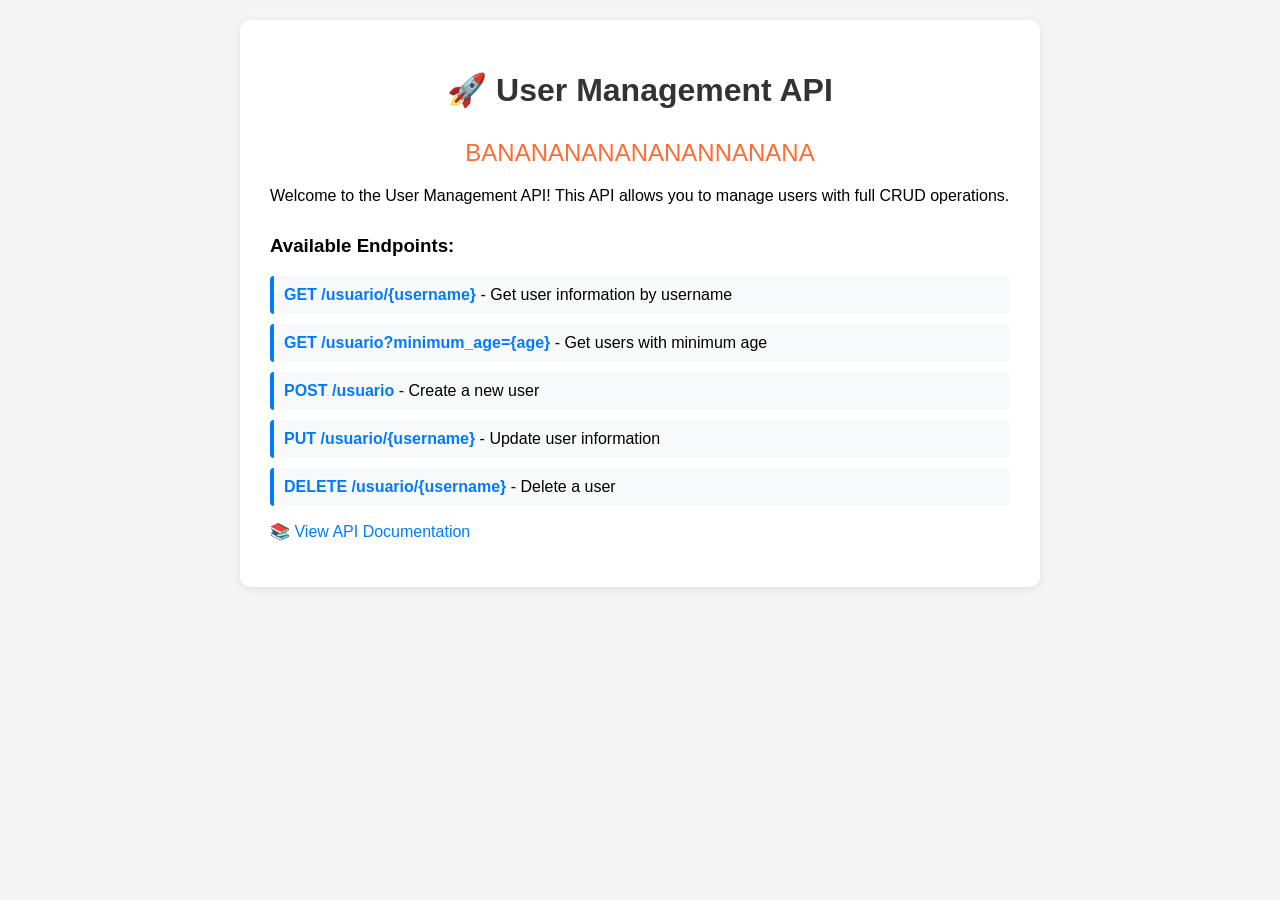
==== templates/index.html @ fc6fc993 "Add comprehensive mypy integration and fix all type issues - Fixed type annotations across all modul" ====
<!DOCTYPE html>
<html>
<head>
    <title>User Management API</title>
    <meta charset="UTF-8">
    <link rel="stylesheet" href="/static/css/main.css">
</head>
<body>
    <div class="container">
        <h1>🚀 User Management API</h1>
        <div class="banner">BANANANANANANANNANANA</div>
        
        <p>Welcome to the User Management API! This API allows you to manage users with full CRUD operations.</p>
        
        <div class="endpoints">
            <h3>Available Endpoints:</h3>
            <div class="endpoint">
                <strong>GET /usuario/{username}</strong> - Get user information by username
            </div>
            <div class="endpoint">
                <strong>GET /usuario?minimum_age={age}</strong> - Get users with minimum age
            </div>
            <div class="endpoint">
                <strong>POST /usuario</strong> - Create a new user
            </div>
            <div class="endpoint">
                <strong>PUT /usuario/{username}</strong> - Update user information
            </div>
            <div class="endpoint">
                <strong>DELETE /usuario/{username}</strong> - Delete a user
            </div>
        </div>
        
        <p><a href="/docs">📚 View API Documentation</a></p>
    </div>
</body>
</html>
---- static/css/main.css ----
body {
    font-family: Arial, sans-serif;
    max-width: 800px;
    margin: 0 auto;
    padding: 20px;
    background-color: #f5f5f5;
}

.container {
    background-color: white;
    padding: 30px;
    border-radius: 10px;
    box-shadow: 0 2px 10px rgba(0,0,0,0.1);
}

h1 {
    color: #333;
    text-align: center;
    margin-bottom: 30px;
}

.banner {
    text-align: center;
    font-size: 24px;
    color: #ff6b35;
    margin: 20px 0;
    animation: bounce 2s infinite;
}

@keyframes bounce {
    0%, 20%, 50%, 80%, 100% { transform: translateY(0); }
    40% { transform: translateY(-10px); }
    60% { transform: translateY(-5px); }
}

.endpoints {
    margin-top: 30px;
}

.endpoint {
    background-color: #f8f9fa;
    padding: 10px;
    margin: 10px 0;
    border-left: 4px solid #007bff;
    border-radius: 4px;
}

.endpoint strong {
    color: #007bff;
}

a {
    color: #007bff;
    text-decoration: none;
}

a:hover {
    text-decoration: underline;
}
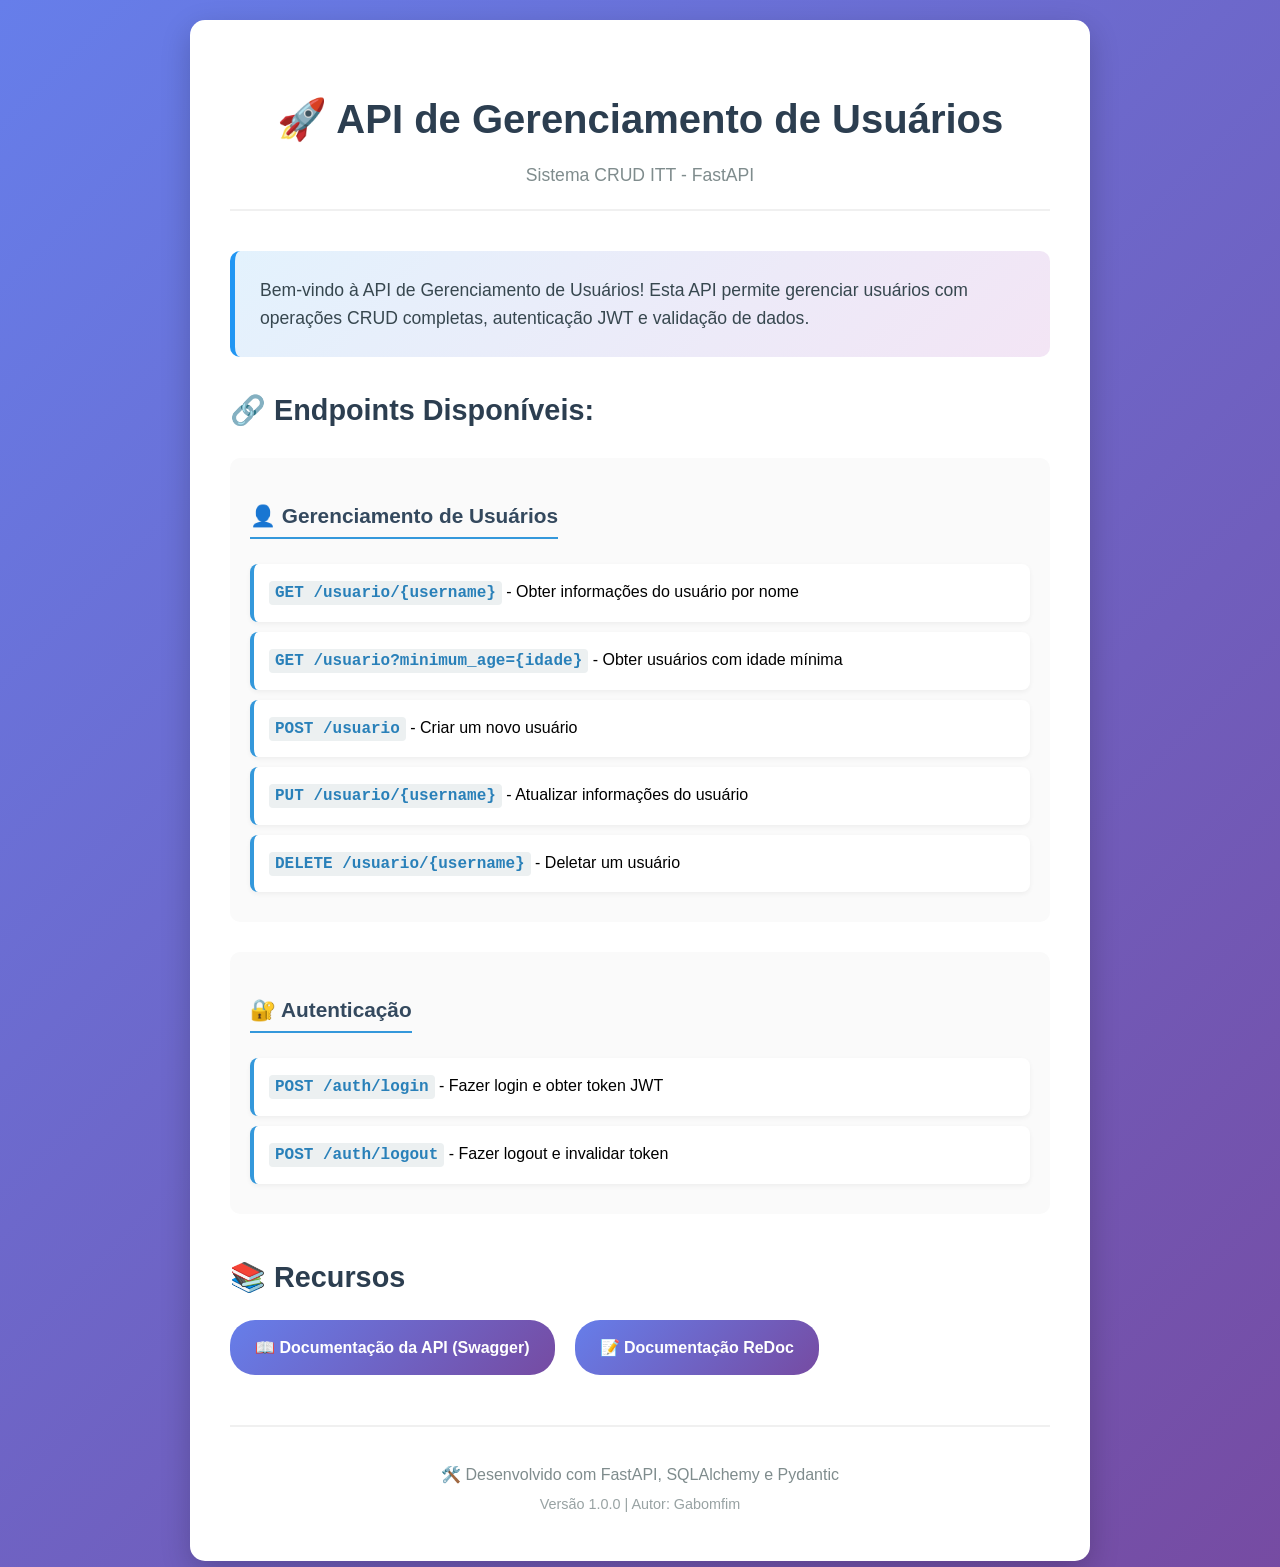
==== commit b5344627: "feat: atualizar templates HTML, CSS e documentação static - interface moderna em português" ====
--- a/templates/index.html
+++ b/templates/index.html
@@ -1,37 +1,72 @@
 <!DOCTYPE html>
-<html>
+<html lang="pt-BR">
 <head>
-    <title>User Management API</title>
+    <title>API de Gerenciamento de Usuários - CRUD ITT</title>
     <meta charset="UTF-8">
+    <meta name="viewport" content="width=device-width, initial-scale=1.0">
+    <meta name="description" content="API REST para gerenciamento de usuários com operações CRUD completas">
     <link rel="stylesheet" href="/static/css/main.css">
 </head>
 <body>
     <div class="container">
-        <h1>🚀 User Management API</h1>
-        <div class="banner">BANANANANANANANNANANA</div>
+        <header>
+            <h1>🚀 API de Gerenciamento de Usuários</h1>
+            <div class="subtitle">Sistema CRUD ITT - FastAPI</div>
+        </header>
         
-        <p>Welcome to the User Management API! This API allows you to manage users with full CRUD operations.</p>
+        <section class="welcome">
+            <p>Bem-vindo à API de Gerenciamento de Usuários! Esta API permite gerenciar usuários com operações CRUD completas, autenticação JWT e validação de dados.</p>
+        </section>
         
-        <div class="endpoints">
-            <h3>Available Endpoints:</h3>
-            <div class="endpoint">
-                <strong>GET /usuario/{username}</strong> - Get user information by username
+        <section class="endpoints">
+            <h2>🔗 Endpoints Disponíveis:</h2>
+            
+            <div class="endpoint-group">
+                <h3>👤 Gerenciamento de Usuários</h3>
+                <div class="endpoint">
+                    <strong>GET /usuario/{username}</strong> - Obter informações do usuário por nome
+                </div>
+                <div class="endpoint">
+                    <strong>GET /usuario?minimum_age={idade}</strong> - Obter usuários com idade mínima
+                </div>
+                <div class="endpoint">
+                    <strong>POST /usuario</strong> - Criar um novo usuário
+                </div>
+                <div class="endpoint">
+                    <strong>PUT /usuario/{username}</strong> - Atualizar informações do usuário
+                </div>
+                <div class="endpoint">
+                    <strong>DELETE /usuario/{username}</strong> - Deletar um usuário
+                </div>
             </div>
-            <div class="endpoint">
-                <strong>GET /usuario?minimum_age={age}</strong> - Get users with minimum age
+
+            <div class="endpoint-group">
+                <h3>🔐 Autenticação</h3>
+                <div class="endpoint">
+                    <strong>POST /auth/login</strong> - Fazer login e obter token JWT
+                </div>
+                <div class="endpoint">
+                    <strong>POST /auth/logout</strong> - Fazer logout e invalidar token
+                </div>
             </div>
-            <div class="endpoint">
-                <strong>POST /usuario</strong> - Create a new user
+        </section>
+        
+        <section class="resources">
+            <h2>📚 Recursos</h2>
+            <div class="resource-links">
+                <a href="/docs" class="resource-link">
+                    📖 Documentação da API (Swagger)
+                </a>
+                <a href="/redoc" class="resource-link">
+                    📝 Documentação ReDoc
+                </a>
             </div>
-            <div class="endpoint">
-                <strong>PUT /usuario/{username}</strong> - Update user information
-            </div>
-            <div class="endpoint">
-                <strong>DELETE /usuario/{username}</strong> - Delete a user
-            </div>
-        </div>
-        
-        <p><a href="/docs">📚 View API Documentation</a></p>
+        </section>
+
+        <footer>
+            <p>🛠️ Desenvolvido com FastAPI, SQLAlchemy e Pydantic</p>
+            <p class="version">Versão 1.0.0 | Autor: Gabomfim</p>
+        </footer>
     </div>
 </body>
 </html>
--- a/static/css/main.css
+++ b/static/css/main.css
@@ -1,59 +1,184 @@
 body {
-    font-family: Arial, sans-serif;
-    max-width: 800px;
+    font-family: 'Inter', 'Segoe UI', Tahoma, Geneva, Verdana, sans-serif;
+    max-width: 900px;
     margin: 0 auto;
     padding: 20px;
-    background-color: #f5f5f5;
+    background: linear-gradient(135deg, #667eea 0%, #764ba2 100%);
+    min-height: 100vh;
+    line-height: 1.6;
 }
 
 .container {
     background-color: white;
-    padding: 30px;
-    border-radius: 10px;
-    box-shadow: 0 2px 10px rgba(0,0,0,0.1);
+    padding: 40px;
+    border-radius: 15px;
+    box-shadow: 0 10px 30px rgba(0,0,0,0.2);
+}
+
+header {
+    text-align: center;
+    margin-bottom: 40px;
+    border-bottom: 2px solid #f0f0f0;
+    padding-bottom: 20px;
 }
 
 h1 {
-    color: #333;
-    text-align: center;
-    margin-bottom: 30px;
+    color: #2c3e50;
+    margin-bottom: 10px;
+    font-size: 2.5rem;
+    font-weight: 700;
 }
 
-.banner {
-    text-align: center;
-    font-size: 24px;
-    color: #ff6b35;
-    margin: 20px 0;
-    animation: bounce 2s infinite;
+.subtitle {
+    color: #7f8c8d;
+    font-size: 1.1rem;
+    font-weight: 300;
 }
 
-@keyframes bounce {
-    0%, 20%, 50%, 80%, 100% { transform: translateY(0); }
-    40% { transform: translateY(-10px); }
-    60% { transform: translateY(-5px); }
+.welcome {
+    background: linear-gradient(135deg, #e3f2fd 0%, #f3e5f5 100%);
+    padding: 25px;
+    border-radius: 10px;
+    margin-bottom: 30px;
+    border-left: 5px solid #2196f3;
+}
+
+.welcome p {
+    margin: 0;
+    color: #37474f;
+    font-size: 1.1rem;
 }
 
 .endpoints {
-    margin-top: 30px;
+    margin: 30px 0;
+}
+
+.endpoints h2 {
+    color: #2c3e50;
+    margin-bottom: 25px;
+    font-size: 1.8rem;
+}
+
+.endpoint-group {
+    margin-bottom: 30px;
+    background-color: #fafafa;
+    padding: 20px;
+    border-radius: 10px;
+}
+
+.endpoint-group h3 {
+    color: #34495e;
+    margin-bottom: 15px;
+    font-size: 1.3rem;
+    border-bottom: 2px solid #3498db;
+    padding-bottom: 5px;
+    display: inline-block;
 }
 
 .endpoint {
-    background-color: #f8f9fa;
-    padding: 10px;
+    background-color: white;
+    padding: 15px;
     margin: 10px 0;
-    border-left: 4px solid #007bff;
+    border-left: 4px solid #3498db;
+    border-radius: 8px;
+    box-shadow: 0 2px 5px rgba(0,0,0,0.05);
+    transition: transform 0.2s ease, box-shadow 0.2s ease;
+}
+
+.endpoint:hover {
+    transform: translateX(5px);
+    box-shadow: 0 4px 15px rgba(0,0,0,0.1);
+}
+
+.endpoint strong {
+    color: #2980b9;
+    font-family: 'Monaco', 'Consolas', monospace;
+    background-color: #ecf0f1;
+    padding: 3px 6px;
     border-radius: 4px;
 }
 
-.endpoint strong {
-    color: #007bff;
+.resources {
+    margin: 40px 0;
+}
+
+.resources h2 {
+    color: #2c3e50;
+    margin-bottom: 20px;
+    font-size: 1.8rem;
+}
+
+.resource-links {
+    display: flex;
+    gap: 20px;
+    flex-wrap: wrap;
+}
+
+.resource-link {
+    background: linear-gradient(135deg, #667eea 0%, #764ba2 100%);
+    color: white;
+    padding: 15px 25px;
+    border-radius: 25px;
+    text-decoration: none;
+    font-weight: 600;
+    transition: transform 0.3s ease, box-shadow 0.3s ease;
+    display: inline-block;
+}
+
+.resource-link:hover {
+    transform: translateY(-3px);
+    box-shadow: 0 10px 25px rgba(102, 126, 234, 0.4);
+    text-decoration: none;
+    color: white;
+}
+
+footer {
+    margin-top: 50px;
+    text-align: center;
+    padding-top: 30px;
+    border-top: 2px solid #f0f0f0;
+    color: #7f8c8d;
+}
+
+footer p {
+    margin: 5px 0;
+}
+
+.version {
+    font-size: 0.9rem;
+    opacity: 0.8;
 }
 
 a {
-    color: #007bff;
+    color: #3498db;
     text-decoration: none;
+    transition: color 0.2s ease;
 }
 
 a:hover {
+    color: #2980b9;
     text-decoration: underline;
+}
+
+/* Responsividade */
+@media (max-width: 768px) {
+    body {
+        padding: 10px;
+    }
+    
+    .container {
+        padding: 25px;
+    }
+    
+    h1 {
+        font-size: 2rem;
+    }
+    
+    .resource-links {
+        flex-direction: column;
+    }
+    
+    .resource-link {
+        text-align: center;
+    }
 }
